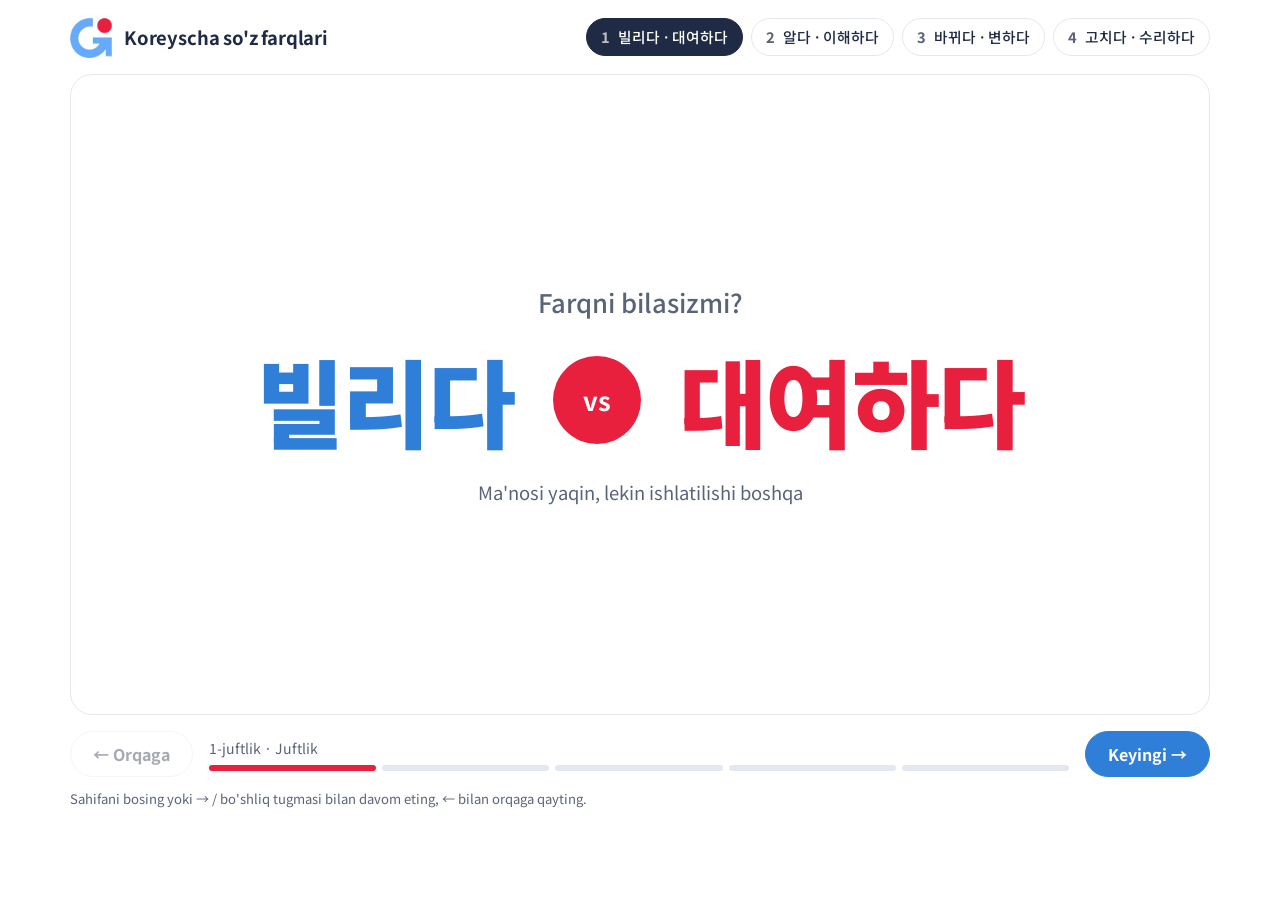
==== farqlar/index.html @ 87274282 "Audio tezligi (0.5x-2x, 0.1 qadam) va "So'z farqlari" sahifasi qo'shildi Tinglash mashqlari va imtih" ====
<!doctype html><html lang="uz"><head><meta charset="utf-8"><meta name="viewport" content="width=device-width,initial-scale=1"></head><body><title>Koreyscha so'z farqlari</title>
<link rel="preconnect" href="https://fonts.googleapis.com">
<link rel="preconnect" href="https://fonts.gstatic.com" crossorigin>
<link rel="stylesheet" href="https://fonts.googleapis.com/css2?family=Noto+Sans+KR:wght@400;500;700;900&display=swap">
<style>
/* Layout: one presentation stage per screen; header picks the word pair, footer steps through reveals. */
:root {
  --bg: #FFFFFF;
  --surface: #F4F6FA;
  --line: #E3E8F0;
  --fg: #1F2A44;
  --muted: #5A6478;
  --blue: #2F7FD8;
  --blue-tint: #EAF4FE;
  --on-blue: #FFFFFF;
  --red: #E8203E;
  --red-tint: #FDECEE;
  --on-red: #FFFFFF;
  --font: "Noto Sans KR", "Malgun Gothic", "Apple SD Gothic Neo", system-ui, sans-serif;
  --radius: 22px;
}
@media (prefers-color-scheme: dark) {
  :root:not([data-theme="light"]) {
    --bg: #0F1524; --surface: #182036; --line: #26304A; --fg: #E9EEF7; --muted: #A3AEC4;
    --blue: #6CB0FA; --blue-tint: #15253D; --on-blue: #0F1524;
    --red: #FF5570; --red-tint: #2C1822; --on-red: #0F1524;
    color-scheme: dark;
  }
}
:root[data-theme="dark"] {
  --bg: #0F1524; --surface: #182036; --line: #26304A; --fg: #E9EEF7; --muted: #A3AEC4;
  --blue: #6CB0FA; --blue-tint: #15253D; --on-blue: #0F1524;
  --red: #FF5570; --red-tint: #2C1822; --on-red: #0F1524;
  color-scheme: dark;
}

* { box-sizing: border-box; }
body {
  margin: 0; background: var(--bg); color: var(--fg); font-family: var(--font);
  font-size: 16px; line-height: 1.5; -webkit-font-smoothing: antialiased;
}
.wrap { max-width: 1180px; margin: 0 auto; padding-inline: 20px; padding-block: 18px 28px; display: flex; flex-direction: column; gap: 16px; }

/* header */
.top { display: flex; flex-wrap: wrap; align-items: center; gap: 14px 20px; }
.brand { display: flex; align-items: center; gap: 12px; margin-right: auto; min-width: 0; }
.brand img { width: 42px; height: auto; display: block; }
.brand h1 { margin: 0; font-size: 1.15rem; font-weight: 700; letter-spacing: -0.01em; }
.tabs { display: flex; gap: 8px; overflow-x: auto; padding-bottom: 2px; max-width: 100%; }
.tab {
  font: inherit; font-size: .92rem; font-weight: 500; white-space: nowrap; cursor: pointer;
  border: 1px solid var(--line); background: var(--bg); color: var(--fg);
  padding: 7px 14px; border-radius: 999px; display: inline-flex; gap: 8px; align-items: center;
}
.tab b { font-weight: 700; color: var(--muted); font-variant-numeric: tabular-nums; }
.tab[aria-current="true"] { background: var(--fg); color: var(--bg); border-color: var(--fg); }
.tab[aria-current="true"] b { color: var(--bg); opacity: .7; }
.tab:focus-visible, .btn:focus-visible, .stage:focus-visible, .ig:focus-visible { outline: 3px solid var(--blue); outline-offset: 3px; }

/* stage */
.stage {
  position: relative; border-radius: var(--radius); background: var(--bg);
  border: 1px solid var(--line); overflow: hidden; cursor: pointer; user-select: none;
  min-height: 520px; display: flex;
}
@media (min-width: 900px) { .stage { aspect-ratio: 16 / 9; min-height: 0; } }
.scene { flex: 1; min-width: 0; padding: clamp(22px, 4vw, 52px); display: flex; flex-direction: column; gap: clamp(14px, 2.2vw, 26px); animation: sceneIn .45s ease both; }
@keyframes sceneIn { from { opacity: 0; transform: translateY(8px); } to { opacity: 1; transform: none; } }
.scene h2 { margin: 0; font-size: clamp(1.6rem, 3.2vw, 2.5rem); font-weight: 900; letter-spacing: -0.02em; text-wrap: balance; }

.reveal { opacity: 0; transform: translateY(14px); transition: opacity .45s ease, transform .45s ease; }
.reveal.on { opacity: 1; transform: none; }

/* cover */
.cover { align-items: center; justify-content: center; text-align: center; }
.cover .q { margin: 0; font-size: clamp(1.1rem, 2.2vw, 1.6rem); font-weight: 500; color: var(--muted); }
.versus { display: flex; flex-wrap: wrap; align-items: center; justify-content: center; gap: clamp(14px, 3vw, 40px); }
.versus .w { font-size: clamp(2.8rem, 8vw, 6rem); font-weight: 900; letter-spacing: -0.02em; line-height: 1.1; }
.w1 { color: var(--blue); } .w2 { color: var(--red); }
.vs { width: clamp(58px, 7vw, 88px); aspect-ratio: 1; border-radius: 50%; background: var(--red); color: var(--on-red); display: grid; place-items: center; font-weight: 700; font-size: clamp(1.1rem, 2.2vw, 1.6rem); }
.cover .sub { margin: 0; color: var(--muted); font-size: clamp(.95rem, 1.6vw, 1.15rem); }
.pop { animation: pop .55s cubic-bezier(.2,.8,.2,1) both; }
.pop.d2 { animation-delay: .25s; } .pop.d3 { animation-delay: .45s; }
@keyframes pop { from { opacity: 0; transform: translateY(16px) scale(.96); } to { opacity: 1; transform: none; } }

/* difference */
.cards { display: grid; grid-template-columns: 1fr 1fr; gap: clamp(14px, 2vw, 24px); flex: 1; }
.card { border-radius: 18px; padding: clamp(18px, 2.6vw, 30px); display: flex; flex-direction: column; gap: 12px; min-width: 0; }
.card.b { background: var(--blue-tint); } .card.r { background: var(--red-tint); }
.card .w { font-size: clamp(2rem, 4.2vw, 3.2rem); font-weight: 900; line-height: 1.1; }
.card.b .w { color: var(--blue); } .card.r .w { color: var(--red); }
.card .uz { margin: 0; font-size: clamp(1.05rem, 1.8vw, 1.35rem); font-weight: 700; }
.pill { align-self: flex-start; font-size: .88rem; font-weight: 700; padding: 5px 14px; border-radius: 999px; }
.card.b .pill { background: var(--blue); color: var(--on-blue); } .card.r .pill { background: var(--red); color: var(--on-red); }
.points { list-style: none; margin: 6px 0 0; padding: 0; display: flex; flex-direction: column; gap: 12px; }
.points li { display: grid; grid-template-columns: 14px 1fr; gap: 12px; align-items: start; font-size: clamp(.98rem, 1.5vw, 1.12rem); }
.points li::before { content: ""; width: 12px; height: 12px; border-radius: 50%; margin-top: .45em; }
.card.b .points li::before { background: var(--blue); } .card.r .points li::before { background: var(--red); }

/* examples */
.cols { display: grid; grid-template-columns: 1fr 1fr; gap: clamp(16px, 3vw, 40px); }
.col { display: flex; flex-direction: column; gap: 18px; min-width: 0; }
.chip { align-self: flex-start; padding: 6px 20px; border-radius: 999px; font-weight: 700; font-size: 1.1rem; }
.col.b .chip { background: var(--blue); color: var(--on-blue); } .col.r .chip { background: var(--red); color: var(--on-red); }
.ex { display: grid; grid-template-columns: 38px 1fr; gap: 14px; align-items: start; }
.num { width: 38px; height: 38px; border-radius: 50%; display: grid; place-items: center; font-weight: 700; font-variant-numeric: tabular-nums; }
.col.b .num { background: var(--blue); color: var(--on-blue); } .col.r .num { background: var(--red); color: var(--on-red); }
.kr { margin: 0; font-size: clamp(1.1rem, 2vw, 1.45rem); line-height: 1.45; }
.kr mark { background: none; font-weight: 700; }
.col.b mark { color: var(--blue); } .col.r mark { color: var(--red); }
.tr { margin: 4px 0 0; color: var(--muted); font-size: clamp(.92rem, 1.4vw, 1.02rem); }

/* summary */
.rows { display: flex; flex-direction: column; gap: 14px; }
.row { border-radius: 18px; padding: 18px 26px; display: flex; flex-wrap: wrap; align-items: center; gap: 10px 18px; }
.row .dot { width: 16px; height: 16px; border-radius: 50%; flex: none; }
.row .cond { flex: 1 1 260px; min-width: 0; font-size: clamp(1.02rem, 1.9vw, 1.35rem); }
.row .ans { font-size: clamp(1.5rem, 3vw, 2.2rem); font-weight: 900; }
.row.b { background: var(--blue-tint); } .row.b .dot { background: var(--blue); } .row.b .ans { color: var(--blue); }
.row.r { background: var(--red-tint); } .row.r .dot { background: var(--red); } .row.r .ans { color: var(--red); }
.note { background: var(--surface); color: var(--fg); border: 1px solid var(--line); border-radius: 18px; padding: 18px 26px; font-size: clamp(.98rem, 1.6vw, 1.12rem); margin: 0; }
.note strong { color: var(--red); }

/* outro */
.outro { align-items: center; justify-content: center; text-align: center; }
.outro .mark { width: clamp(72px, 9vw, 110px); height: auto; }
.outro h2 { max-width: 22ch; }
.ig { display: inline-flex; align-items: center; gap: 16px; padding: 12px 28px 12px 14px; border-radius: 999px; background: var(--surface); color: var(--fg); text-decoration: none; font-weight: 700; font-size: clamp(1.3rem, 2.8vw, 2rem); }
.ig img { width: clamp(44px, 5vw, 60px); height: auto; display: block; }
.next-pair { font: inherit; cursor: pointer; border: 0; background: none; color: var(--blue); font-weight: 700; font-size: 1.02rem; padding: 6px 10px; border-radius: 10px; }

/* footer controls */
.controls { display: flex; flex-wrap: wrap; align-items: center; gap: 12px 16px; }
.btn { font: inherit; font-weight: 700; cursor: pointer; border-radius: 999px; padding: 10px 22px; border: 1px solid var(--line); background: var(--bg); color: var(--fg); }
.btn.primary { background: var(--blue); border-color: var(--blue); color: var(--on-blue); }
.btn:disabled { opacity: .4; cursor: default; }
.progress { flex: 1 1 220px; min-width: 0; display: flex; flex-direction: column; gap: 6px; }
.progress .label { font-size: .88rem; color: var(--muted); }
.progress .bars { display: grid; grid-template-columns: repeat(5, 1fr); gap: 6px; }
.progress .bars span { height: 6px; border-radius: 3px; background: var(--line); }
.progress .bars span.done { background: var(--blue); }
.progress .bars span.now { background: var(--red); }
.keys { font-size: .82rem; color: var(--muted); width: 100%; margin: 0; }

@media (max-width: 760px) {
  .cards, .cols { grid-template-columns: 1fr; }
  .row { padding: 14px 18px; }
  .keys { display: none; }
}
@media (prefers-reduced-motion: reduce) {
  .scene, .pop { animation: none; }
  .reveal { transition: none; transform: none; }
}
</style>

<div class="wrap">
  <header class="top">
    <div class="brand">
      <img src="[data-uri]" alt="Gi logotipi">
      <h1>Koreyscha so'z farqlari</h1>
    </div>
    <nav class="tabs" id="tabs" aria-label="So'z juftliklari"></nav>
  </header>

  <main class="stage" id="stage" tabindex="0" aria-live="polite" aria-label="Taqdimot. Davom etish uchun bosing yoki o'ng strelkani bosing."></main>

  <footer class="controls">
    <button class="btn" id="prev" type="button">← Orqaga</button>
    <div class="progress">
      <span class="label" id="label"></span>
      <div class="bars" id="bars"><span></span><span></span><span></span><span></span><span></span></div>
    </div>
    <button class="btn primary" id="next" type="button">Keyingi →</button>
    <p class="keys">Sahifani bosing yoki → / bo'shliq tugmasi bilan davom eting, ← bilan orqaga qayting.</p>
  </footer>
</div>

<script>
const LOGO = "[data-uri]";
const IG = "[data-uri]";
const HANDLE = "gettopik_online";

const PAIRS = [
  {
    w1: { kr: "빌리다", uz: "qarzga olmoq", tag: "Kundalik · shaxsiy",
      points: ["Tanish odamdan narsani vaqtincha olish", "Odatda tekin; qarzga berish — 빌려주다"],
      examples: [["친구한테서 우산을 ", "빌렸어요", ".", "Do'stimdan soyabon qarzga oldim."],
                 ["돈 좀 ", "빌려줄", " 수 있어요?", "Menga ozgina pul qarz berib tura olasizmi?"]] },
    w2: { kr: "대여하다", uz: "ijaraga olmoq / bermoq", tag: "Rasmiy · xizmat",
      points: ["Do'kon yoki tashkilotdan muddatga olish", "Odatda pullik; e'lon va yozuvlarda ko'p uchraydi"],
      examples: [["한강 공원에서 자전거를 ", "대여했어요", ".", "Xan daryosi bog'ida velosiped ijaraga oldim."],
                 ["이 가게는 한복을 하루 2만 원에 ", "대여해", " 줘요.", "Bu do'kon hanbokni kuniga 20 ming vonga ijaraga beradi."]] },
    summary: [["Tanishdan, odatda tekin", "빌리다"], ["Do'kon yoki xizmatdan, haq evaziga", "대여하다"]],
    note: "so'zlashuvda ijara uchun ham 빌리다 deyish mumkin (자전거를 빌렸어요). 대여하다 esa rasmiyroq, e'lon va yozuvlarga xos."
  },
  {
    w1: { kr: "알다", uz: "bilmoq", tag: "Ma'lumot · fakt",
      points: ["Ism, raqam, manzil kabi faktni bilish", "Odamni tanish ham — 알다"],
      examples: [["저는 그 사람 전화번호를 ", "알아요", ".", "Men o'sha odamning telefon raqamini bilaman."],
                 ["그 식당이 어디에 있는지 ", "알아요", "?", "O'sha restoran qayerdaligini bilasizmi?"]] },
    w2: { kr: "이해하다", uz: "tushunmoq", tag: "Ma'no · sabab",
      points: ["Nega va qanday ekanini anglash", "Birovning holatini tushunish ham — 이해하다"],
      examples: [["선생님 설명을 듣고 문법을 ", "이해했어요", ".", "O'qituvchining tushuntirishini eshitib, grammatikani tushundim."],
                 ["그 마음 충분히 ", "이해해요", ".", "Ko'nglingizni to'liq tushunaman."]] },
    summary: [["Faktni, ma'lumotni bilasiz", "알다"], ["Sabab va ma'noni anglaysiz", "이해하다"]],
    note: "topshiriqqa \"xo'p, tushunarli\" deb javob berganda odatda 알겠습니다 deyiladi."
  },
  {
    w1: { kr: "바뀌다", uz: "almashmoq, o'zgarmoq", tag: "Boshqasiga almashadi",
      points: ["Bir narsa boshqasi bilan almashadi (A → B)", "Grammatika: N이/가 N(으)로 바뀌다"],
      examples: [["전화번호가 ", "바뀌었어요", ".", "Telefon raqamim o'zgardi (yangisiga almashdi)."],
                 ["신호등이 빨간색으로 ", "바뀌었어요", ".", "Svetofor qizil rangga o'tdi."]] },
    w2: { kr: "변하다", uz: "o'zgarmoq", tag: "Asta-sekin, ichidan",
      points: ["Narsaning o'zi (xususiyati, holati) asta o'zgaradi", "Masalan: fe'l-atvor, ta'm yoki shahar qiyofasi o'zgarganda"],
      examples: [["10년 동안 고향이 많이 ", "변했어요", ".", "10 yil ichida ona shahrim ancha o'zgardi."],
                 ["그 친구는 성격이 많이 ", "변했어요", ".", "O'sha do'stimning fe'l-atvori ancha o'zgarib ketdi."]] },
    summary: [["Biri boshqasiga almashsa (A → B)", "바뀌다"], ["Narsaning o'zi asta o'zgarsa", "변하다"]],
    note: "우유 맛이 변했어요 — sut aynib qoldi; 라면 맛이 바뀌었어요 — ramyonning ta'mi (retsepti) yangilandi."
  },
  {
    w1: { kr: "고치다", uz: "tuzatmoq", tag: "Keng ma'noli",
      points: ["Buyum, xato, odat — hammasini tuzatish", "Kundalik nutqda juda ko'p ishlatiladi"],
      examples: [["고장 난 의자를 제가 직접 ", "고쳤어요", ".", "Buzilgan stulni o'zim tuzatdim."],
                 ["나쁜 습관을 ", "고치고", " 싶어요.", "Yomon odatimni tuzatmoqchiman."]] },
    w2: { kr: "수리하다", uz: "ta'mirlamoq", tag: "Texnika · usta ishi",
      points: ["Mashina, texnika, bino uchun ishlatiladi", "Ko'pincha usta yoki servis bajaradi"],
      examples: [["노트북을 서비스 센터에서 ", "수리했어요", ".", "Noutbukni servis markazida ta'mirlatdim."],
                 ["엘리베이터를 ", "수리하는", " 중입니다.", "Lift ta'mirlanmoqda."]] },
    summary: [["Buyum, xato, odat", "고치다"], ["Texnika, bino, usta ishi", "수리하다"]],
    note: "습관을 수리하다 deyilmaydi — odat va xato uchun faqat 고치다 ishlatiladi."
  }
];

const SCENES = [
  { id: "cover", name: "Juftlik", steps: 0 },
  { id: "diff", name: "Farqi nimada?", steps: 2 },
  { id: "examples", name: "Misollar", steps: 4 },
  { id: "summary", name: "Eslab qoling", steps: 3 },
  { id: "outro", name: "Obuna", steps: 0 }
];

const esc = s => s.replace(/[&<>"]/g, c => ({ "&": "&amp;", "<": "&lt;", ">": "&gt;", '"': "&quot;" }[c]));
const state = { p: 0, s: 0, k: 0 };
let built = "";

const stage = document.getElementById("stage");
const tabs = document.getElementById("tabs");

function sceneHTML(p, s) {
  const d = PAIRS[p];
  const id = SCENES[s].id;
  if (id === "cover") return `
    <section class="scene cover">
      <p class="q pop">Farqni bilasizmi?</p>
      <div class="versus">
        <span class="w w1 pop d2">${d.w1.kr}</span>
        <span class="vs pop d3">vs</span>
        <span class="w w2 pop d3">${d.w2.kr}</span>
      </div>
      <p class="sub pop d3">Ma'nosi yaqin, lekin ishlatilishi boshqa</p>
    </section>`;
  if (id === "diff") {
    const card = (w, cls, step) => `
      <article class="card ${cls} reveal" data-step="${step}">
        <div class="w">${w.kr}</div>
        <p class="uz">${esc(w.uz)}</p>
        <span class="pill">${esc(w.tag)}</span>
        <ul class="points">${w.points.map(x => `<li>${esc(x)}</li>`).join("")}</ul>
      </article>`;
    return `<section class="scene"><h2>Farqi nimada?</h2>
      <div class="cards">${card(d.w1, "b", 1)}${card(d.w2, "r", 2)}</div></section>`;
  }
  if (id === "examples") {
    let n = 0;
    const col = (w, cls) => `
      <div class="col ${cls}">
        <span class="chip">${w.kr}</span>
        ${w.examples.map(([a, hl, b, tr]) => { n++; return `
          <div class="ex reveal" data-step="${n}">
            <span class="num">${n}</span>
            <div><p class="kr" lang="ko">${esc(a)}<mark>${esc(hl)}</mark>${esc(b)}</p><p class="tr">${esc(tr)}</p></div>
          </div>`; }).join("")}
      </div>`;
    return `<section class="scene"><h2>Misollar</h2><div class="cols">${col(d.w1, "b")}${col(d.w2, "r")}</div></section>`;
  }
  if (id === "summary") return `
    <section class="scene summary"><h2>Eslab qoling</h2>
      <div class="rows">
        ${d.summary.map(([c, w], i) => `
          <div class="row ${i ? "r" : "b"} reveal" data-step="${i + 1}">
            <span class="dot"></span><span class="cond">${esc(c)}</span><span class="ans">→ ${w}</span>
          </div>`).join("")}
      </div>
      <p class="note reveal" data-step="3"><strong>Diqqat:</strong> ${esc(d.note)}</p>
    </section>`;
  const nextLabel = p < PAIRS.length - 1
    ? `Keyingi juftlik: ${PAIRS[p + 1].w1.kr} vs ${PAIRS[p + 1].w2.kr} →`
    : "Boshidan boshlash →";
  return `
    <section class="scene outro">
      <img class="mark pop" src="${LOGO}" alt="">
      <h2 class="pop d2">Foydali ma'lumotlar uchun bizga obuna bo'ling!</h2>
      <a class="ig pop d3" href="https://www.instagram.com/${HANDLE}/" target="_blank" rel="noopener"><img src="${IG}" alt="Instagram">@${HANDLE}</a>
      <button class="next-pair pop d3" type="button" id="nextPair">${nextLabel}</button>
    </section>`;
}

function render() {
  const key = state.p + ":" + state.s;
  if (key !== built) {
    stage.innerHTML = sceneHTML(state.p, state.s);
    built = key;
    const np = document.getElementById("nextPair");
    if (np) np.addEventListener("click", e => { e.stopPropagation(); goPair((state.p + 1) % PAIRS.length); });
  }
  stage.querySelectorAll(".reveal").forEach(el => el.classList.toggle("on", +el.dataset.step <= state.k));

  tabs.querySelectorAll(".tab").forEach((t, i) => t.setAttribute("aria-current", i === state.p ? "true" : "false"));
  document.querySelectorAll("#bars span").forEach((b, i) => {
    b.className = i < state.s ? "done" : i === state.s ? "now" : "";
  });
  const sc = SCENES[state.s];
  document.getElementById("label").textContent =
    `${state.p + 1}-juftlik · ${sc.name}` + (sc.steps ? ` · ${state.k}/${sc.steps}` : "");
  const atEnd = state.p === PAIRS.length - 1 && state.s === SCENES.length - 1;
  document.getElementById("prev").disabled = state.p === 0 && state.s === 0 && state.k === 0;
  document.getElementById("next").disabled = atEnd;
  try { history.replaceState(null, "", "#" + (state.p + 1)); } catch (e) {}
}

function next() {
  const sc = SCENES[state.s];
  if (state.k < sc.steps) state.k++;
  else if (state.s < SCENES.length - 1) { state.s++; state.k = 0; }
  else if (state.p < PAIRS.length - 1) { state.p++; state.s = 0; state.k = 0; }
  render();
}
function prev() {
  if (state.k > 0) state.k--;
  else if (state.s > 0) { state.s--; state.k = SCENES[state.s].steps; }
  else if (state.p > 0) { state.p--; state.s = SCENES.length - 1; state.k = 0; }
  render();
}
function goPair(i) { state.p = i; state.s = 0; state.k = 0; built = ""; render(); stage.focus({ preventScroll: true }); }

PAIRS.forEach((d, i) => {
  const b = document.createElement("button");
  b.type = "button"; b.className = "tab";
  b.innerHTML = `<b>${i + 1}</b><span lang="ko">${d.w1.kr} · ${d.w2.kr}</span>`;
  b.addEventListener("click", () => goPair(i));
  tabs.appendChild(b);
});

stage.addEventListener("click", e => { if (!e.target.closest("a, button")) next(); });
document.getElementById("next").addEventListener("click", next);
document.getElementById("prev").addEventListener("click", prev);
document.addEventListener("keydown", e => {
  if (e.target.closest && e.target.closest("button, a") && (e.key === " " || e.key === "Enter")) return;
  if (["ArrowRight", " ", "PageDown", "Enter"].includes(e.key)) { e.preventDefault(); next(); }
  else if (["ArrowLeft", "PageUp", "Backspace"].includes(e.key)) { e.preventDefault(); prev(); }
});

const fromHash = parseInt((location.hash || "").slice(1), 10);
if (fromHash >= 1 && fromHash <= PAIRS.length) state.p = fromHash - 1;
window.addEventListener("hashchange", () => {
  const n = parseInt((location.hash || "").slice(1), 10);
  if (n >= 1 && n <= PAIRS.length && n - 1 !== state.p) goPair(n - 1);
});
render();
</script>
</body></html>
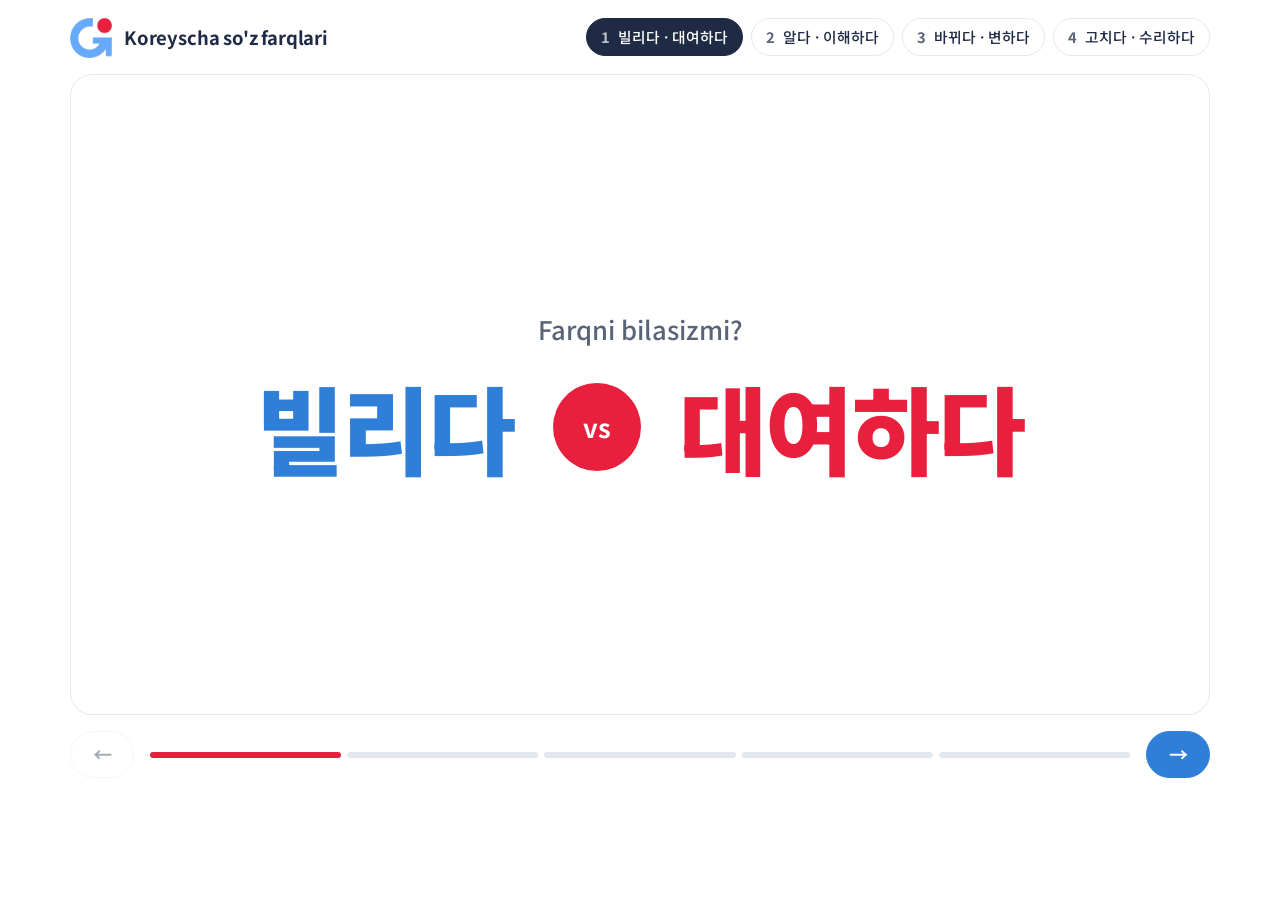
==== commit 63ed7d85: "So'z farqlari: video yozish uchun ortiqcha yozuvlar olib tashlandi Pastdagi eslatma va holat yozuvi," ====
--- a/farqlar/index.html
+++ b/farqlar/index.html
@@ -78,7 +78,6 @@
 .versus .w { font-size: clamp(2.8rem, 8vw, 6rem); font-weight: 900; letter-spacing: -0.02em; line-height: 1.1; }
 .w1 { color: var(--blue); } .w2 { color: var(--red); }
 .vs { width: clamp(58px, 7vw, 88px); aspect-ratio: 1; border-radius: 50%; background: var(--red); color: var(--on-red); display: grid; place-items: center; font-weight: 700; font-size: clamp(1.1rem, 2.2vw, 1.6rem); }
-.cover .sub { margin: 0; color: var(--muted); font-size: clamp(.95rem, 1.6vw, 1.15rem); }
 .pop { animation: pop .55s cubic-bezier(.2,.8,.2,1) both; }
 .pop.d2 { animation-delay: .25s; } .pop.d3 { animation-delay: .45s; }
 @keyframes pop { from { opacity: 0; transform: translateY(16px) scale(.96); } to { opacity: 1; transform: none; } }
@@ -111,15 +110,13 @@
 .tr { margin: 4px 0 0; color: var(--muted); font-size: clamp(.92rem, 1.4vw, 1.02rem); }
 
 /* summary */
-.rows { display: flex; flex-direction: column; gap: 14px; }
-.row { border-radius: 18px; padding: 18px 26px; display: flex; flex-wrap: wrap; align-items: center; gap: 10px 18px; }
+.rows { display: flex; flex-direction: column; justify-content: center; gap: 20px; flex: 1; }
+.row { border-radius: 20px; padding: clamp(18px, 3vw, 34px) clamp(20px, 3vw, 36px); display: flex; flex-wrap: wrap; align-items: center; gap: 10px 18px; }
 .row .dot { width: 16px; height: 16px; border-radius: 50%; flex: none; }
-.row .cond { flex: 1 1 260px; min-width: 0; font-size: clamp(1.02rem, 1.9vw, 1.35rem); }
-.row .ans { font-size: clamp(1.5rem, 3vw, 2.2rem); font-weight: 900; }
+.row .cond { flex: 1 1 260px; min-width: 0; font-size: clamp(1.1rem, 2.3vw, 1.7rem); }
+.row .ans { font-size: clamp(1.7rem, 3.8vw, 2.8rem); font-weight: 900; }
 .row.b { background: var(--blue-tint); } .row.b .dot { background: var(--blue); } .row.b .ans { color: var(--blue); }
 .row.r { background: var(--red-tint); } .row.r .dot { background: var(--red); } .row.r .ans { color: var(--red); }
-.note { background: var(--surface); color: var(--fg); border: 1px solid var(--line); border-radius: 18px; padding: 18px 26px; font-size: clamp(.98rem, 1.6vw, 1.12rem); margin: 0; }
-.note strong { color: var(--red); }
 
 /* outro */
 .outro { align-items: center; justify-content: center; text-align: center; }
@@ -135,17 +132,15 @@
 .btn.primary { background: var(--blue); border-color: var(--blue); color: var(--on-blue); }
 .btn:disabled { opacity: .4; cursor: default; }
 .progress { flex: 1 1 220px; min-width: 0; display: flex; flex-direction: column; gap: 6px; }
-.progress .label { font-size: .88rem; color: var(--muted); }
+.btn[aria-label] { min-width: 64px; font-size: 1.2rem; padding: 8px 20px; }
 .progress .bars { display: grid; grid-template-columns: repeat(5, 1fr); gap: 6px; }
 .progress .bars span { height: 6px; border-radius: 3px; background: var(--line); }
 .progress .bars span.done { background: var(--blue); }
 .progress .bars span.now { background: var(--red); }
-.keys { font-size: .82rem; color: var(--muted); width: 100%; margin: 0; }
 
 @media (max-width: 760px) {
   .cards, .cols { grid-template-columns: 1fr; }
   .row { padding: 14px 18px; }
-  .keys { display: none; }
 }
 @media (prefers-reduced-motion: reduce) {
   .scene, .pop { animation: none; }
@@ -165,13 +160,11 @@
   <main class="stage" id="stage" tabindex="0" aria-live="polite" aria-label="Taqdimot. Davom etish uchun bosing yoki o'ng strelkani bosing."></main>
 
   <footer class="controls">
-    <button class="btn" id="prev" type="button">← Orqaga</button>
+    <button class="btn" id="prev" type="button" aria-label="Orqaga">←</button>
     <div class="progress">
-      <span class="label" id="label"></span>
       <div class="bars" id="bars"><span></span><span></span><span></span><span></span><span></span></div>
     </div>
-    <button class="btn primary" id="next" type="button">Keyingi →</button>
-    <p class="keys">Sahifani bosing yoki → / bo'shliq tugmasi bilan davom eting, ← bilan orqaga qayting.</p>
+    <button class="btn primary" id="next" type="button" aria-label="Keyingi">→</button>
   </footer>
 </div>
 
@@ -190,9 +183,7 @@
       points: ["Do'kon yoki tashkilotdan muddatga olish", "Odatda pullik; e'lon va yozuvlarda ko'p uchraydi"],
       examples: [["한강 공원에서 자전거를 ", "대여했어요", ".", "Xan daryosi bog'ida velosiped ijaraga oldim."],
                  ["이 가게는 한복을 하루 2만 원에 ", "대여해", " 줘요.", "Bu do'kon hanbokni kuniga 20 ming vonga ijaraga beradi."]] },
-    summary: [["Tanishdan, odatda tekin", "빌리다"], ["Do'kon yoki xizmatdan, haq evaziga", "대여하다"]],
-    note: "so'zlashuvda ijara uchun ham 빌리다 deyish mumkin (자전거를 빌렸어요). 대여하다 esa rasmiyroq, e'lon va yozuvlarga xos."
-  },
+    summary: [["Tanishdan, odatda tekin", "빌리다"], ["Do'kon yoki xizmatdan, haq evaziga", "대여하다"]],  },
   {
     w1: { kr: "알다", uz: "bilmoq", tag: "Ma'lumot · fakt",
       points: ["Ism, raqam, manzil kabi faktni bilish", "Odamni tanish ham — 알다"],
@@ -202,9 +193,7 @@
       points: ["Nega va qanday ekanini anglash", "Birovning holatini tushunish ham — 이해하다"],
       examples: [["선생님 설명을 듣고 문법을 ", "이해했어요", ".", "O'qituvchining tushuntirishini eshitib, grammatikani tushundim."],
                  ["그 마음 충분히 ", "이해해요", ".", "Ko'nglingizni to'liq tushunaman."]] },
-    summary: [["Faktni, ma'lumotni bilasiz", "알다"], ["Sabab va ma'noni anglaysiz", "이해하다"]],
-    note: "topshiriqqa \"xo'p, tushunarli\" deb javob berganda odatda 알겠습니다 deyiladi."
-  },
+    summary: [["Faktni, ma'lumotni bilasiz", "알다"], ["Sabab va ma'noni anglaysiz", "이해하다"]],  },
   {
     w1: { kr: "바뀌다", uz: "almashmoq, o'zgarmoq", tag: "Boshqasiga almashadi",
       points: ["Bir narsa boshqasi bilan almashadi (A → B)", "Grammatika: N이/가 N(으)로 바뀌다"],
@@ -214,9 +203,7 @@
       points: ["Narsaning o'zi (xususiyati, holati) asta o'zgaradi", "Masalan: fe'l-atvor, ta'm yoki shahar qiyofasi o'zgarganda"],
       examples: [["10년 동안 고향이 많이 ", "변했어요", ".", "10 yil ichida ona shahrim ancha o'zgardi."],
                  ["그 친구는 성격이 많이 ", "변했어요", ".", "O'sha do'stimning fe'l-atvori ancha o'zgarib ketdi."]] },
-    summary: [["Biri boshqasiga almashsa (A → B)", "바뀌다"], ["Narsaning o'zi asta o'zgarsa", "변하다"]],
-    note: "우유 맛이 변했어요 — sut aynib qoldi; 라면 맛이 바뀌었어요 — ramyonning ta'mi (retsepti) yangilandi."
-  },
+    summary: [["Biri boshqasiga almashsa (A → B)", "바뀌다"], ["Narsaning o'zi asta o'zgarsa", "변하다"]],  },
   {
     w1: { kr: "고치다", uz: "tuzatmoq", tag: "Keng ma'noli",
       points: ["Buyum, xato, odat — hammasini tuzatish", "Kundalik nutqda juda ko'p ishlatiladi"],
@@ -226,17 +213,15 @@
       points: ["Mashina, texnika, bino uchun ishlatiladi", "Ko'pincha usta yoki servis bajaradi"],
       examples: [["노트북을 서비스 센터에서 ", "수리했어요", ".", "Noutbukni servis markazida ta'mirlatdim."],
                  ["엘리베이터를 ", "수리하는", " 중입니다.", "Lift ta'mirlanmoqda."]] },
-    summary: [["Buyum, xato, odat", "고치다"], ["Texnika, bino, usta ishi", "수리하다"]],
-    note: "습관을 수리하다 deyilmaydi — odat va xato uchun faqat 고치다 ishlatiladi."
-  }
+    summary: [["Buyum, xato, odat", "고치다"], ["Texnika, bino, usta ishi", "수리하다"]],  }
 ];
 
 const SCENES = [
-  { id: "cover", name: "Juftlik", steps: 0 },
-  { id: "diff", name: "Farqi nimada?", steps: 2 },
-  { id: "examples", name: "Misollar", steps: 4 },
-  { id: "summary", name: "Eslab qoling", steps: 3 },
-  { id: "outro", name: "Obuna", steps: 0 }
+  { id: "cover", steps: 0 },
+  { id: "diff", steps: 2 },
+  { id: "examples", steps: 4 },
+  { id: "summary", steps: 2 },
+  { id: "outro", steps: 0 }
 ];
 
 const esc = s => s.replace(/[&<>"]/g, c => ({ "&": "&amp;", "<": "&lt;", ">": "&gt;", '"': "&quot;" }[c]));
@@ -257,7 +242,6 @@
         <span class="vs pop d3">vs</span>
         <span class="w w2 pop d3">${d.w2.kr}</span>
       </div>
-      <p class="sub pop d3">Ma'nosi yaqin, lekin ishlatilishi boshqa</p>
     </section>`;
   if (id === "diff") {
     const card = (w, cls, step) => `
@@ -291,7 +275,6 @@
             <span class="dot"></span><span class="cond">${esc(c)}</span><span class="ans">→ ${w}</span>
           </div>`).join("")}
       </div>
-      <p class="note reveal" data-step="3"><strong>Diqqat:</strong> ${esc(d.note)}</p>
     </section>`;
   const nextLabel = p < PAIRS.length - 1
     ? `Keyingi juftlik: ${PAIRS[p + 1].w1.kr} vs ${PAIRS[p + 1].w2.kr} →`
@@ -319,9 +302,6 @@
   document.querySelectorAll("#bars span").forEach((b, i) => {
     b.className = i < state.s ? "done" : i === state.s ? "now" : "";
   });
-  const sc = SCENES[state.s];
-  document.getElementById("label").textContent =
-    `${state.p + 1}-juftlik · ${sc.name}` + (sc.steps ? ` · ${state.k}/${sc.steps}` : "");
   const atEnd = state.p === PAIRS.length - 1 && state.s === SCENES.length - 1;
   document.getElementById("prev").disabled = state.p === 0 && state.s === 0 && state.k === 0;
   document.getElementById("next").disabled = atEnd;
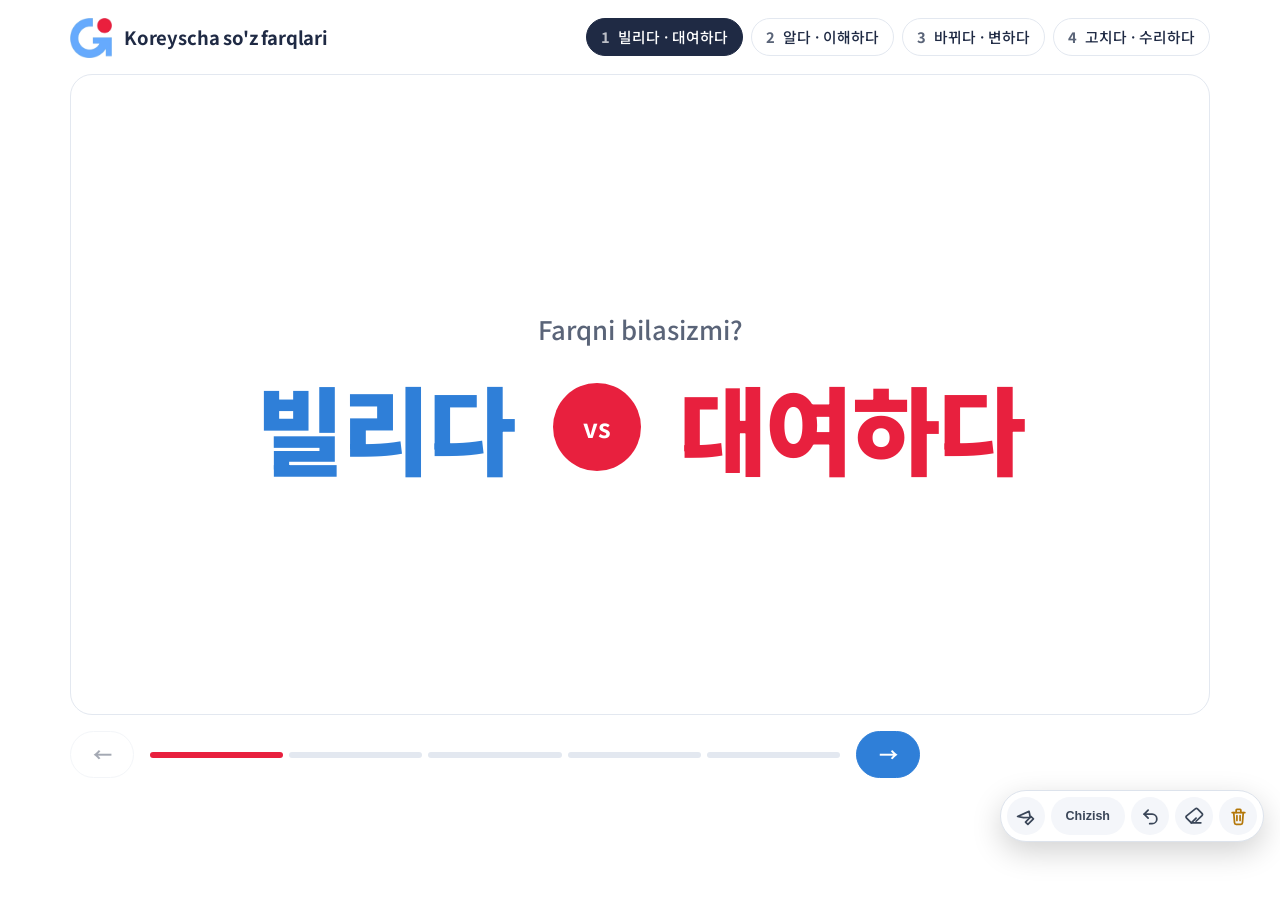
==== commit 1cbbaf81: "Chizish asbobi: GETTOPIK o'qituvchi panelidagi qalam (Qalam, Marker, Lazer, o'chirg'ich, ortga, sava" ====
--- a/farqlar/index.html
+++ b/farqlar/index.html
@@ -2,6 +2,8 @@
 <link rel="preconnect" href="https://fonts.googleapis.com">
 <link rel="preconnect" href="https://fonts.gstatic.com" crossorigin>
 <link rel="stylesheet" href="https://fonts.googleapis.com/css2?family=Noto+Sans+KR:wght@400;500;700;900&display=swap">
+<link rel="stylesheet" href="../qalam/qalam.css">
+<link rel="stylesheet" href="../qalam/qalam_sayt.css">
 <style>
 /* Layout: one presentation stage per screen; header picks the word pair, footer steps through reveals. */
 :root {
@@ -18,20 +20,7 @@
   --on-red: #FFFFFF;
   --font: "Noto Sans KR", "Malgun Gothic", "Apple SD Gothic Neo", system-ui, sans-serif;
   --radius: 22px;
-}
-@media (prefers-color-scheme: dark) {
-  :root:not([data-theme="light"]) {
-    --bg: #0F1524; --surface: #182036; --line: #26304A; --fg: #E9EEF7; --muted: #A3AEC4;
-    --blue: #6CB0FA; --blue-tint: #15253D; --on-blue: #0F1524;
-    --red: #FF5570; --red-tint: #2C1822; --on-red: #0F1524;
-    color-scheme: dark;
-  }
-}
-:root[data-theme="dark"] {
-  --bg: #0F1524; --surface: #182036; --line: #26304A; --fg: #E9EEF7; --muted: #A3AEC4;
-  --blue: #6CB0FA; --blue-tint: #15253D; --on-blue: #0F1524;
-  --red: #FF5570; --red-tint: #2C1822; --on-red: #0F1524;
-  color-scheme: dark;
+  color-scheme: light;
 }
 
 * { box-sizing: border-box; }
@@ -39,7 +28,7 @@
   margin: 0; background: var(--bg); color: var(--fg); font-family: var(--font);
   font-size: 16px; line-height: 1.5; -webkit-font-smoothing: antialiased;
 }
-.wrap { max-width: 1180px; margin: 0 auto; padding-inline: 20px; padding-block: 18px 28px; display: flex; flex-direction: column; gap: 16px; }
+.wrap { max-width: 1180px; margin: 0 auto; padding-inline: 20px; padding-block: 18px 110px; display: flex; flex-direction: column; gap: 16px; }
 
 /* header */
 .top { display: flex; flex-wrap: wrap; align-items: center; gap: 14px 20px; }
@@ -124,10 +113,11 @@
 .outro h2 { max-width: 22ch; }
 .ig { display: inline-flex; align-items: center; gap: 16px; padding: 12px 28px 12px 14px; border-radius: 999px; background: var(--surface); color: var(--fg); text-decoration: none; font-weight: 700; font-size: clamp(1.3rem, 2.8vw, 2rem); }
 .ig img { width: clamp(44px, 5vw, 60px); height: auto; display: block; }
-.next-pair { font: inherit; cursor: pointer; border: 0; background: none; color: var(--blue); font-weight: 700; font-size: 1.02rem; padding: 6px 10px; border-radius: 10px; }
 
 /* footer controls */
 .controls { display: flex; flex-wrap: wrap; align-items: center; gap: 12px 16px; }
+/* the pen's toolbar sits bottom-right: keep the slide buttons clear of it */
+@media (min-width: 700px) { .controls { padding-right: 290px; } }
 .btn { font: inherit; font-weight: 700; cursor: pointer; border-radius: 999px; padding: 10px 22px; border: 1px solid var(--line); background: var(--bg); color: var(--fg); }
 .btn.primary { background: var(--blue); border-color: var(--blue); color: var(--on-blue); }
 .btn:disabled { opacity: .4; cursor: default; }
@@ -276,15 +266,11 @@
           </div>`).join("")}
       </div>
     </section>`;
-  const nextLabel = p < PAIRS.length - 1
-    ? `Keyingi juftlik: ${PAIRS[p + 1].w1.kr} vs ${PAIRS[p + 1].w2.kr} →`
-    : "Boshidan boshlash →";
   return `
     <section class="scene outro">
       <img class="mark pop" src="${LOGO}" alt="">
       <h2 class="pop d2">Foydali ma'lumotlar uchun bizga obuna bo'ling!</h2>
       <a class="ig pop d3" href="https://www.instagram.com/${HANDLE}/" target="_blank" rel="noopener"><img src="${IG}" alt="Instagram">@${HANDLE}</a>
-      <button class="next-pair pop d3" type="button" id="nextPair">${nextLabel}</button>
     </section>`;
 }
 
@@ -292,9 +278,8 @@
   const key = state.p + ":" + state.s;
   if (key !== built) {
     stage.innerHTML = sceneHTML(state.p, state.s);
+    stage.firstElementChild.classList.add("page");   // each slide is a page for the pen: its ink goes when the slide goes
     built = key;
-    const np = document.getElementById("nextPair");
-    if (np) np.addEventListener("click", e => { e.stopPropagation(); goPair((state.p + 1) % PAIRS.length); });
   }
   stage.querySelectorAll(".reveal").forEach(el => el.classList.toggle("on", +el.dataset.step <= state.k));
 
@@ -331,7 +316,14 @@
   tabs.appendChild(b);
 });
 
-stage.addEventListener("click", e => { if (!e.target.closest("a, button")) next(); });
+// a drag (e.g. the laser drawn with the mouse) is not a click on the slide
+let downAt = null;
+stage.addEventListener("pointerdown", e => { downAt = [e.clientX, e.clientY]; });
+stage.addEventListener("click", e => {
+  const moved = downAt && e.isTrusted && Math.abs(e.clientX - downAt[0]) + Math.abs(e.clientY - downAt[1]) > 8;
+  downAt = null;
+  if (!moved && !e.target.closest("a, button")) next();
+});
 document.getElementById("next").addEventListener("click", next);
 document.getElementById("prev").addEventListener("click", prev);
 document.addEventListener("keydown", e => {
@@ -348,4 +340,67 @@
 });
 render();
 </script>
+
+<!-- Chizish: GETTOPIK o'qituvchi panelining yozish asbobi (../qalam) -->
+<canvas id="draw-canvas"></canvas>
+<div id="draw-toolbar">
+  <button type="button" id="draw-pen-btn" class="draw-btn" title="Qalam / marker">
+    <svg viewBox="0 0 24 24" fill="none" stroke="currentColor" stroke-width="2.2" stroke-linecap="round" stroke-linejoin="round"><path d="M12 19l7-7 3 3-7 7-3-3z"/><path d="M18 13l-1.5-7.5L2 12l7.5 1.5L18 13z"/></svg>
+  </button>
+  <button type="button" id="draw-toggle-btn" class="draw-btn draw-toggle-text" title="Chizishni yoqish/o'chirish">Chizish</button>
+  <button type="button" id="draw-eraser-btn" class="draw-btn" title="O'chirg'ich">
+    <svg viewBox="0 0 24 24" fill="none" stroke="currentColor" stroke-width="2.2" stroke-linecap="round" stroke-linejoin="round"><path d="M20 20H8l-6-6a2 2 0 0 1 0-2.8L13 2.4a2 2 0 0 1 2.8 0l5.6 5.6a2 2 0 0 1 0 2.8L14 18"/><path d="M8 20l6-6"/></svg>
+  </button>
+  <button type="button" id="draw-clear-btn" class="draw-btn" title="Hammasini tozalash">
+    <svg viewBox="0 0 24 24" fill="none" stroke="currentColor" stroke-width="2.2" stroke-linecap="round" stroke-linejoin="round"><path d="M4 7h16"/><path d="M10 11v6"/><path d="M14 11v6"/><path d="M6 7l1 13a2 2 0 0 0 2 2h6a2 2 0 0 0 2-2l1-13"/><path d="M9 7V4a1 1 0 0 1 1-1h4a1 1 0 0 1 1 1v3"/></svg>
+  </button>
+</div>
+<div id="draw-color-pop">
+  <div class="type-row">
+    <button type="button" class="type-btn active" data-type="pen" title="Qalam">
+      <svg viewBox="0 0 24 24" fill="none" stroke="currentColor" stroke-width="2.2" stroke-linecap="round" stroke-linejoin="round"><path d="M12 19l7-7 3 3-7 7-3-3z"/><path d="M18 13l-1.5-7.5L2 12l7.5 1.5L18 13z"/></svg>
+      <span>Qalam</span>
+    </button>
+    <button type="button" class="type-btn" data-type="marker" title="Marker">
+      <svg viewBox="0 0 24 24" fill="none" stroke="currentColor" stroke-width="2.2" stroke-linecap="round" stroke-linejoin="round"><path d="M4 20l3-3 9-9 3 3-9 9-3 3H4v-3z"/><path d="M14 5l5 5"/></svg>
+      <span>Marker</span>
+    </button>
+  </div>
+  <div class="color-grid">
+    <button type="button" class="swatch active" data-color="#1a1a2e" style="background:#1a1a2e"></button>
+    <button type="button" class="swatch" data-color="#4a4f5c" style="background:#4a4f5c"></button>
+    <button type="button" class="swatch" data-color="#9AA1AC" style="background:#9AA1AC"></button>
+    <button type="button" class="swatch" data-color="#ffffff" style="background:#ffffff"></button>
+    <button type="button" class="swatch" data-color="#E8264A" style="background:#E8264A"></button>
+    <button type="button" class="swatch" data-color="#F5730A" style="background:#F5730A"></button>
+    <button type="button" class="swatch" data-color="#F5A524" style="background:#F5A524"></button>
+    <button type="button" class="swatch" data-color="#0E9F6E" style="background:#0E9F6E"></button>
+    <button type="button" class="swatch" data-color="#14B8A6" style="background:#14B8A6"></button>
+    <button type="button" class="swatch" data-color="#1D4ED8" style="background:#1D4ED8"></button>
+    <button type="button" class="swatch" data-color="#6366F1" style="background:#6366F1"></button>
+    <button type="button" class="swatch" data-color="#9333EA" style="background:#9333EA"></button>
+    <button type="button" class="swatch" data-color="#EC4899" style="background:#EC4899"></button>
+    <button type="button" class="swatch" data-color="#92400E" style="background:#92400E"></button>
+    <button type="button" class="swatch" data-color="#DB2777" style="background:#DB2777"></button>
+    <button type="button" class="swatch" data-color="#38BDF8" style="background:#38BDF8"></button>
+  </div>
+  <div class="thickness-row">
+    <span class="thickness-label">Ingichka</span>
+    <input type="range" id="draw-thickness" min="1" max="10" step="0.5" value="3.2">
+    <span class="thickness-label">Qalin</span>
+  </div>
+</div>
+<script>
+// a tap on the slide itself (it moves the slide on) is the slide's own button
+window.INK_TAPPABLE = "#stage";
+// the pen's buttons must not keep the keyboard: Space / Enter move the slides
+document.addEventListener("click", e => {
+  if (e.target.closest && e.target.closest("#draw-toolbar, #draw-color-pop"))
+    setTimeout(() => { if (document.activeElement && document.activeElement.blur) document.activeElement.blur(); }, 0);
+}, true);
+</script>
+<script src="../qalam/qalam_toolbar.js"></script>
+<script src="../qalam/qalam_sayt.js"></script>
+<script src="../qalam/laser.js"></script>
+<script src="../qalam/ink.js"></script>
 </body></html>
--- a/qalam/qalam.css
+++ b/qalam/qalam.css
@@ -0,0 +1,77 @@
+/* Pen tool of the GETTOPIK teacher panel — styles. 1) toolbar + colour popup, 2) ink layers (_ink.js), 3) laser */
+/* --- draw tool: a full-screen ink overlay (fixed to the viewport, not the scrolled page) so a
+   teacher can circle/underline whatever is currently on screen while explaining, same idea as
+   Edge's own "Draw" toolbar. Scrolling clears the ink (a fresh page should start with a clean
+   slate rather than carry stray marks over new content). --- */
+#draw-canvas { position:fixed; inset:0; z-index:600; pointer-events:none; touch-action:none; }
+#draw-toolbar {
+  position:fixed; right:16px; bottom:58px; z-index:650;
+  display:flex; align-items:center; gap:6px;
+  background:#fff; border:1px solid #DDE3EC; border-radius:999px;
+  padding:6px; box-shadow:0 10px 30px rgba(0,0,0,.18);
+  font-family: Calibri, Arial, sans-serif;
+}
+.draw-btn {
+  width:38px; height:38px; border-radius:50%; border:none; background:#F4F6FA; flex:none;
+  color:#3A4658; display:flex; align-items:center; justify-content:center; cursor:pointer;
+  transition:background .12s ease, color .12s ease, transform .1s ease; padding:0;
+}
+.draw-btn:hover { background:#EAF1FC; }
+.draw-btn:active { transform:scale(0.93); }
+.draw-btn svg { width:19px; height:19px; }
+.draw-btn.active { background:#0F4CA3; color:#fff; }
+.draw-toggle-text { width:auto; padding:0 15px; border-radius:19px; font-size:12.5px; font-weight:700; }
+.draw-toggle-text.on { background:#0F4CA3; color:#fff; }
+#draw-clear-btn { color:#B4780A; }
+#draw-clear-btn:hover { background:#FFF3DE; }
+
+#draw-color-pop {
+  position:fixed; z-index:660; background:#fff; border:1px solid #DDE3EC; border-radius:14px;
+  padding:12px; box-shadow:0 10px 30px rgba(0,0,0,.2); display:none; flex-direction:column; gap:10px;
+  width:186px; font-family: Calibri, Arial, sans-serif;
+}
+#draw-color-pop.open { display:flex; }
+#draw-color-pop .type-row { display:flex; gap:8px; }
+#draw-color-pop .type-btn {
+  flex:1; height:32px; border-radius:8px; border:1.5px solid #DDE3EC; background:#F4F6FA;
+  cursor:pointer; display:flex; align-items:center; justify-content:center; gap:5px; color:#3A4658; padding:0;
+  font-size:11.5px; font-weight:700;
+}
+#draw-color-pop .type-btn.active { border-color:#3D80E8; background:#EAF1FC; color:#0F4CA3; }
+#draw-color-pop .type-btn svg { width:14px; height:14px; flex:none; }
+#draw-color-pop .color-grid { display:grid; grid-template-columns:repeat(4, 1fr); gap:8px; justify-items:center; }
+#draw-color-pop .swatch {
+  width:22px; height:22px; border-radius:50%; border:1px solid rgba(0,0,0,.08); box-shadow:0 0 0 2px transparent; cursor:pointer; padding:0; flex:none;
+}
+#draw-color-pop .swatch.active { box-shadow:0 0 0 2px #0F4CA3; }
+#draw-color-pop .thickness-row { display:flex; align-items:center; gap:7px; }
+#draw-color-pop .thickness-row input[type=range] { flex:1; accent-color:#0F4CA3; }
+#draw-color-pop .thickness-label { font-size:9.5px; color:#8A94A6; white-space:nowrap; }
+
+/* ---- ink (_ink.js) ---- */
+#draw-canvas{-webkit-user-select:none;user-select:none;-webkit-touch-callout:none;-webkit-tap-highlight-color:transparent;outline:none}
+html.ink-on #stage-outer,html.ink-on #stage-outer *{-webkit-user-select:none!important;user-select:none!important;-webkit-touch-callout:none!important}
+#draw-canvas.ink-marking{mix-blend-mode:multiply;opacity:.5}
+#ink-layers{position:absolute;left:0;top:0;width:0;height:0;pointer-events:none}
+.ink-layer{position:absolute;pointer-events:none;z-index:40}
+.ink-layer.ink-mark{mix-blend-mode:multiply;opacity:.5;z-index:39}
+.ink-sharp{position:fixed;left:0;top:0;pointer-events:none;display:none}
+html.ink-sharp-on .ink-layer{visibility:hidden}
+#ink-tail{position:fixed;left:0;top:0;z-index:600;pointer-events:none}
+html.gp-on #ink-tail{z-index:960}
+html.gp-on .ink-sharp{z-index:955}
+html.gp-on #draw-canvas{z-index:960}
+html.gp-on #laser-canvas{z-index:961}
+html.gp-on #draw-toolbar{z-index:970}
+html.gp-on #draw-color-pop{z-index:980}
+#gp .stage{overflow-x:hidden}
+.ink-sharp-mark{mix-blend-mode:multiply;opacity:.5}
+#draw-color-pop{width:210px}
+#draw-color-pop .nib-row{display:flex;gap:6px}
+#draw-color-pop .nib-btn{flex:1 1 0;min-width:0;border-radius:8px;border:1.5px solid #DDE3EC;background:#fff;cursor:pointer;display:flex;flex-direction:column;align-items:center;gap:1px;padding:4px 0 3px;color:#3A4658;font:700 10px/1.15 Calibri,Arial,sans-serif;white-space:nowrap}
+#draw-color-pop .nib-btn.active{border-color:#3D80E8;background:#EAF1FC;color:#0F4CA3}
+#draw-color-pop .nib-btn svg{width:30px;height:19px;flex:none}
+
+/* ---- laser (_laser.js) ---- */
+#laser-canvas{position:fixed;inset:0;z-index:601;pointer-events:none}
+#draw-pen-btn.laser{background:#E8264A;color:#fff}
--- a/qalam/qalam_sayt.css
+++ b/qalam/qalam_sayt.css
@@ -0,0 +1,8 @@
+/* topik-soz: the pages scroll with the window itself, so the ink layers live in <body> —
+   they must not make the page wider than the screen */
+#ink-layers { width: 100%; overflow-x: clip; overflow-y: visible; }
+@media print {
+  #draw-canvas, #draw-toolbar, #draw-color-pop, #laser-canvas, #ink-tail, .ink-sharp, #ink-layers { display: none !important; }
+}
+/* the browser's own audio player (play, seek, volume) stays usable while the pen is on */
+html.ink-on audio[controls] { position: relative; z-index: 610; }
